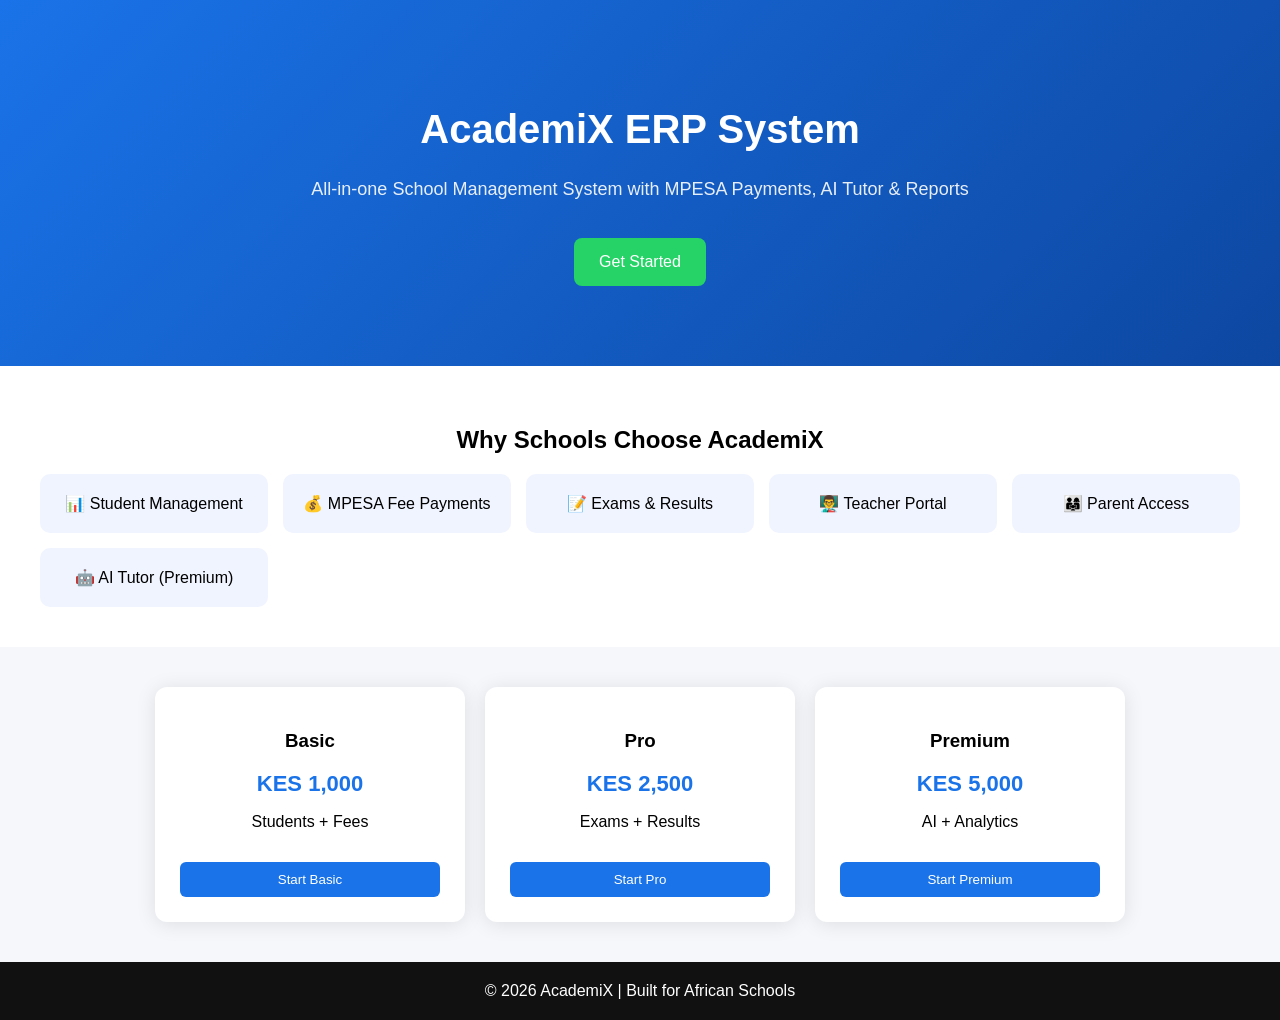
==== index.html @ 9fd07acb "Add files via upload" ====
<!DOCTYPE html>
<html lang="en">
<head>
<meta charset="UTF-8">
<meta name="viewport" content="width=device-width, initial-scale=1">

<title>AcademiX - School ERP System</title>

<style>

body {
    margin: 0;
    font-family: Arial;
    background: #f5f7fb;
}

/* HERO */
.hero {
    background: linear-gradient(135deg, #1a73e8, #0d47a1);
    color: white;
    text-align: center;
    padding: 80px 20px;
}

.hero h1 {
    font-size: 40px;
}

.hero p {
    font-size: 18px;
    opacity: 0.9;
}

/* CTA */
.cta-btn {
    background: #25d366;
    color: white;
    border: none;
    padding: 15px 25px;
    font-size: 16px;
    border-radius: 8px;
    margin-top: 20px;
    cursor: pointer;
}

/* PRICING */
.pricing {
    display: flex;
    justify-content: center;
    gap: 20px;
    flex-wrap: wrap;
    padding: 40px;
}

.plan {
    background: white;
    padding: 25px;
    border-radius: 12px;
    width: 260px;
    box-shadow: 0 2px 20px rgba(0,0,0,0.1);
    text-align: center;
}

.price {
    font-size: 22px;
    color: #1a73e8;
    font-weight: bold;
}

.plan button {
    background: #1a73e8;
    color: white;
    border: none;
    padding: 10px;
    width: 100%;
    margin-top: 15px;
    border-radius: 6px;
    cursor: pointer;
}

/* FEATURES */
.features {
    text-align: center;
    padding: 40px;
    background: white;
}

.features h2 {
    margin-bottom: 20px;
}

.feature-grid {
    display: grid;
    grid-template-columns: repeat(auto-fit, minmax(200px, 1fr));
    gap: 15px;
}

.feature {
    padding: 20px;
    background: #f0f4ff;
    border-radius: 10px;
}

/* FOOTER */
footer {
    text-align: center;
    padding: 20px;
    background: #111;
    color: white;
}

</style>

</head>

<body>

<!-- HERO -->
<div class="hero">
    <h1>AcademiX ERP System</h1>
    <p>All-in-one School Management System with MPESA Payments, AI Tutor & Reports</p>

    <button class="cta-btn" onclick="scrollToPricing()">
        Get Started
    </button>
</div>

<!-- FEATURES -->
<div class="features">
    <h2>Why Schools Choose AcademiX</h2>

    <div class="feature-grid">
        <div class="feature">📊 Student Management</div>
        <div class="feature">💰 MPESA Fee Payments</div>
        <div class="feature">📝 Exams & Results</div>
        <div class="feature">👨‍🏫 Teacher Portal</div>
        <div class="feature">👨‍👩‍👧 Parent Access</div>
        <div class="feature">🤖 AI Tutor (Premium)</div>
    </div>
</div>

<!-- PRICING -->
<div id="pricing" class="pricing">

    <div class="plan">
        <h3>Basic</h3>
        <div class="price">KES 1,000</div>
        <p>Students + Fees</p>
        <button onclick="buy(1000)">Start Basic</button>
    </div>

    <div class="plan">
        <h3>Pro</h3>
        <div class="price">KES 2,500</div>
        <p>Exams + Results</p>
        <button onclick="buy(2500)">Start Pro</button>
    </div>

    <div class="plan">
        <h3>Premium</h3>
        <div class="price">KES 5,000</div>
        <p>AI + Analytics</p>
        <button onclick="buy(5000)">Start Premium</button>
    </div>

</div>

<!-- FOOTER -->
<footer>
    © 2026 AcademiX | Built for African Schools
</footer>

<script>

const API = "https://academix-backend-pe8o.onrender.com/api";

// SCROLL TO PRICING
function scrollToPricing() {
    document.getElementById("pricing").scrollIntoView({
        behavior: "smooth"
    });
}

// BUY PLAN
function buy(amount) {

    let school_id = localStorage.getItem("school_id");

    if (!school_id) {
        alert("Create your school first");
        window.location.href = "register.html";
        return;
    }

    window.location.href =
        `payment.html?school_id=${school_id}&amount=${amount}`;
}

</script>

</body>
</html>
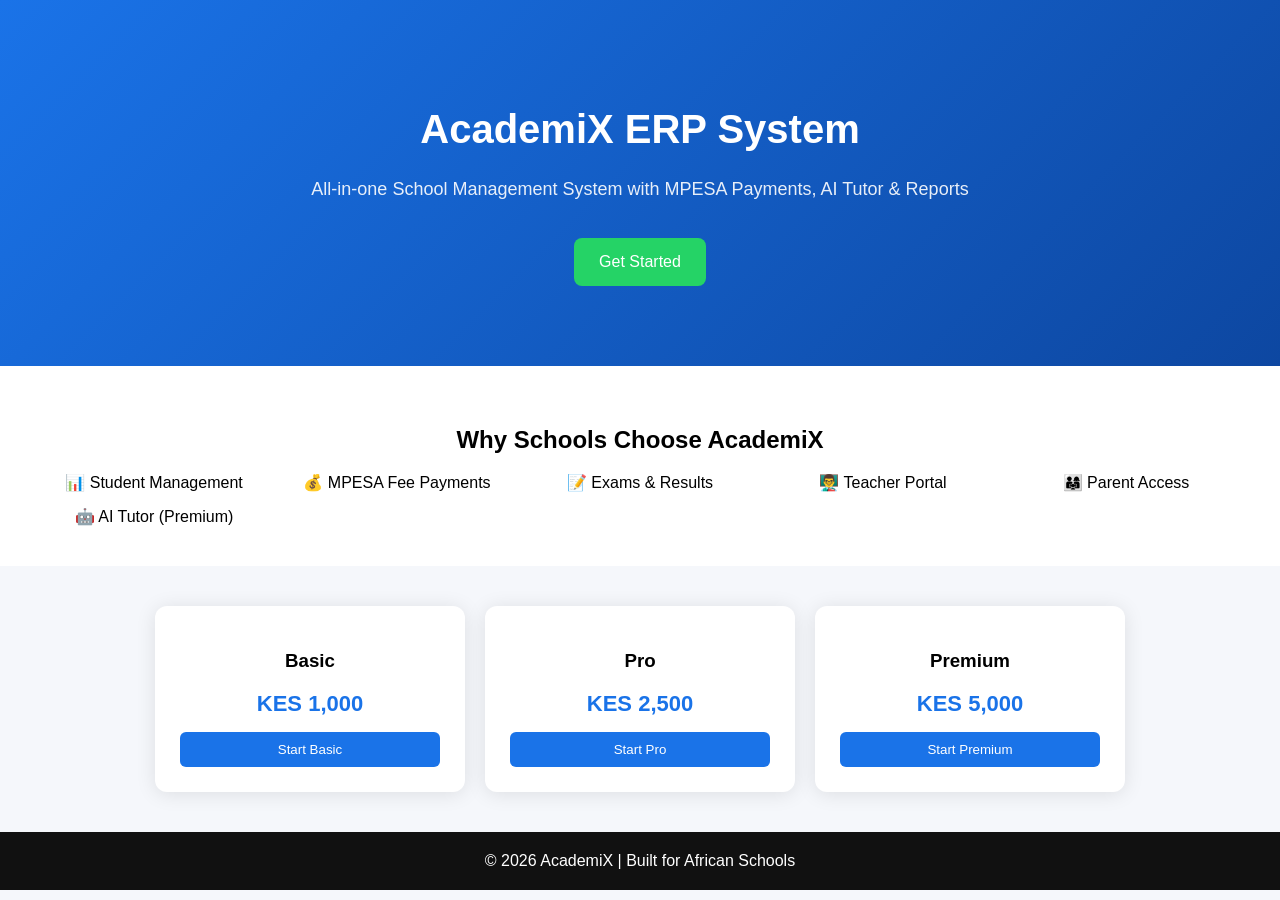
==== commit 973072d4: "Add files via upload" ====
--- a/index.html
+++ b/index.html
@@ -85,10 +85,6 @@
     background: white;
 }
 
-.features h2 {
-    margin-bottom: 20px;
-}
-
 .feature-grid {
     display: grid;
     grid-template-columns: repeat(auto-fit, minmax(200px, 1fr));
@@ -120,7 +116,8 @@
     <h1>AcademiX ERP System</h1>
     <p>All-in-one School Management System with MPESA Payments, AI Tutor & Reports</p>
 
-    <button class="cta-btn" onclick="scrollToPricing()">
+    <!-- FIXED BUTTON -->
+    <button class="cta-btn" onclick="startOnboarding()">
         Get Started
     </button>
 </div>
@@ -130,37 +127,34 @@
     <h2>Why Schools Choose AcademiX</h2>
 
     <div class="feature-grid">
-        <div class="feature">📊 Student Management</div>
-        <div class="feature">💰 MPESA Fee Payments</div>
-        <div class="feature">📝 Exams & Results</div>
-        <div class="feature">👨‍🏫 Teacher Portal</div>
-        <div class="feature">👨‍👩‍👧 Parent Access</div>
-        <div class="feature">🤖 AI Tutor (Premium)</div>
+        <div>📊 Student Management</div>
+        <div>💰 MPESA Fee Payments</div>
+        <div>📝 Exams & Results</div>
+        <div>👨‍🏫 Teacher Portal</div>
+        <div>👨‍👩‍👧 Parent Access</div>
+        <div>🤖 AI Tutor (Premium)</div>
     </div>
 </div>
 
 <!-- PRICING -->
-<div id="pricing" class="pricing">
+<div class="pricing">
 
     <div class="plan">
         <h3>Basic</h3>
         <div class="price">KES 1,000</div>
-        <p>Students + Fees</p>
-        <button onclick="buy(1000)">Start Basic</button>
+        <button onclick="goPlan(1000)">Start Basic</button>
     </div>
 
     <div class="plan">
         <h3>Pro</h3>
         <div class="price">KES 2,500</div>
-        <p>Exams + Results</p>
-        <button onclick="buy(2500)">Start Pro</button>
+        <button onclick="goPlan(2500)">Start Pro</button>
     </div>
 
     <div class="plan">
         <h3>Premium</h3>
         <div class="price">KES 5,000</div>
-        <p>AI + Analytics</p>
-        <button onclick="buy(5000)">Start Premium</button>
+        <button onclick="goPlan(5000)">Start Premium</button>
     </div>
 
 </div>
@@ -174,26 +168,28 @@
 
 const API = "https://academix-backend-pe8o.onrender.com/api";
 
-// SCROLL TO PRICING
-function scrollToPricing() {
-    document.getElementById("pricing").scrollIntoView({
-        behavior: "smooth"
-    });
+/* ===============================
+   GET STARTED FLOW (FIXED)
+================================= */
+function startOnboarding() {
+    window.location.href = "school-register.html";
 }
 
-// BUY PLAN
-function buy(amount) {
+/* ===============================
+   PLAN BUTTON FLOW
+================================= */
+function goPlan(amount) {
 
-    let school_id = localStorage.getItem("school_id");
+    const school_id = localStorage.getItem("school_id");
 
     if (!school_id) {
-        alert("Create your school first");
-        window.location.href = "register.html";
+        // FORCE REGISTRATION FIRST
+        window.location.href = "school-register.html?amount=" + amount;
         return;
     }
 
     window.location.href =
-        `payment.html?school_id=${school_id}&amount=${amount}`;
+        "payment.html?school_id=" + school_id + "&amount=" + amount;
 }
 
 </script>
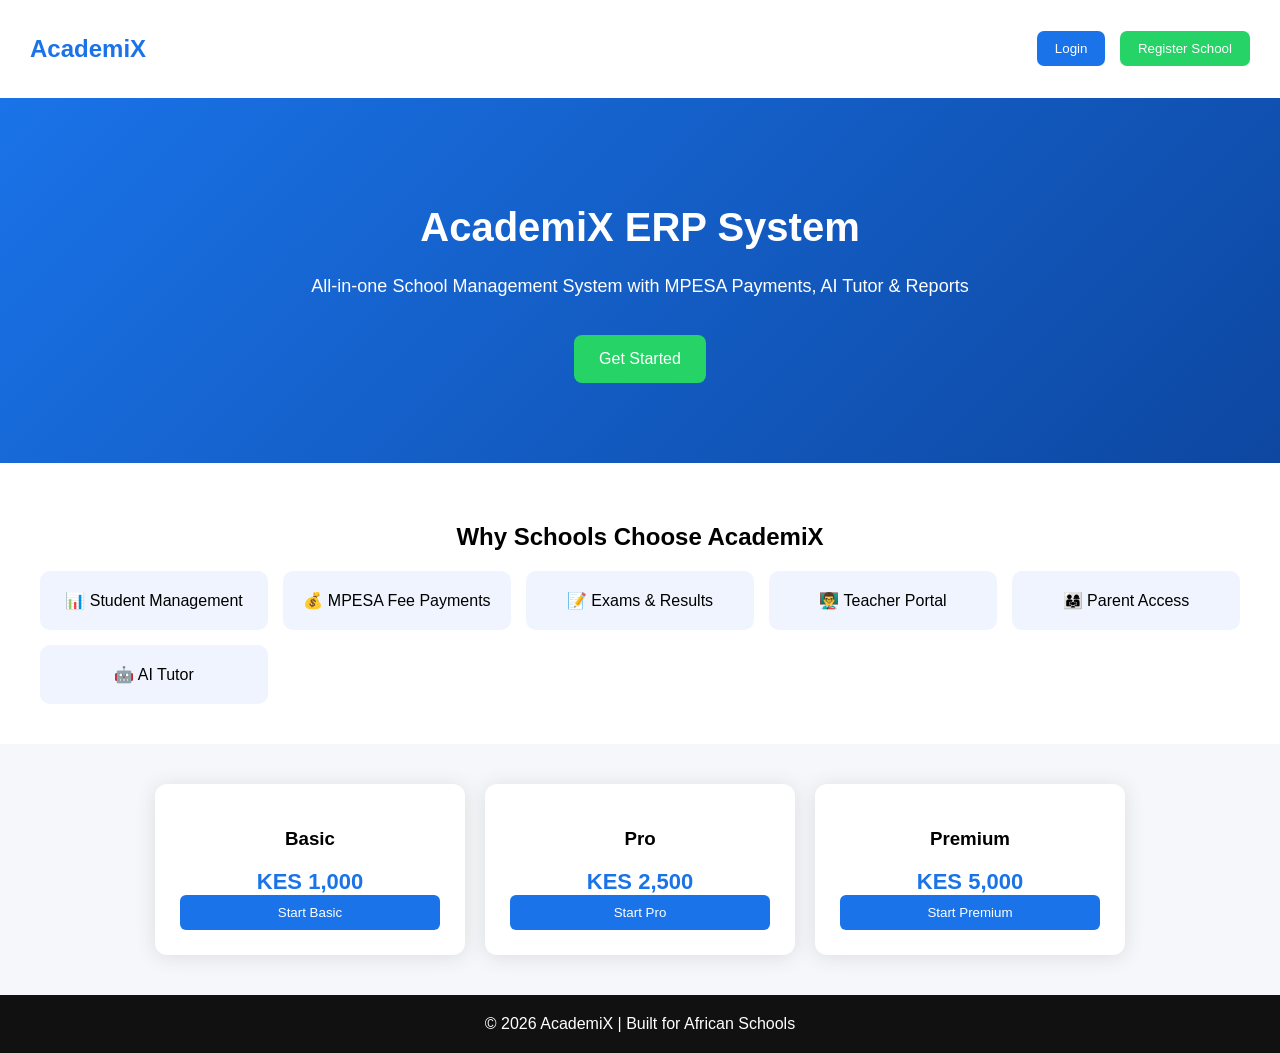
==== commit df2dbab2: "Add files via upload" ====
--- a/index.html
+++ b/index.html
@@ -1,198 +1,563 @@
-<!DOCTYPE html>
-<html lang="en">
-<head>
-<meta charset="UTF-8">
-<meta name="viewport" content="width=device-width, initial-scale=1">
-
-<title>AcademiX - School ERP System</title>
-
-<style>
-
-body {
-    margin: 0;
-    font-family: Arial;
-    background: #f5f7fb;
-}
-
-/* HERO */
-.hero {
-    background: linear-gradient(135deg, #1a73e8, #0d47a1);
-    color: white;
-    text-align: center;
-    padding: 80px 20px;
-}
-
-.hero h1 {
-    font-size: 40px;
-}
-
-.hero p {
-    font-size: 18px;
-    opacity: 0.9;
-}
-
-/* CTA */
-.cta-btn {
-    background: #25d366;
-    color: white;
-    border: none;
-    padding: 15px 25px;
-    font-size: 16px;
-    border-radius: 8px;
-    margin-top: 20px;
-    cursor: pointer;
-}
-
-/* PRICING */
-.pricing {
-    display: flex;
-    justify-content: center;
-    gap: 20px;
-    flex-wrap: wrap;
-    padding: 40px;
-}
-
-.plan {
-    background: white;
-    padding: 25px;
-    border-radius: 12px;
-    width: 260px;
-    box-shadow: 0 2px 20px rgba(0,0,0,0.1);
-    text-align: center;
-}
-
-.price {
-    font-size: 22px;
-    color: #1a73e8;
-    font-weight: bold;
-}
-
-.plan button {
-    background: #1a73e8;
-    color: white;
-    border: none;
-    padding: 10px;
-    width: 100%;
-    margin-top: 15px;
-    border-radius: 6px;
-    cursor: pointer;
-}
-
-/* FEATURES */
-.features {
-    text-align: center;
-    padding: 40px;
-    background: white;
-}
-
-.feature-grid {
-    display: grid;
-    grid-template-columns: repeat(auto-fit, minmax(200px, 1fr));
-    gap: 15px;
-}
-
-.feature {
-    padding: 20px;
-    background: #f0f4ff;
-    border-radius: 10px;
-}
-
-/* FOOTER */
-footer {
-    text-align: center;
-    padding: 20px;
-    background: #111;
-    color: white;
-}
-
-</style>
-
-</head>
-
-<body>
-
-<!-- HERO -->
-<div class="hero">
-    <h1>AcademiX ERP System</h1>
-    <p>All-in-one School Management System with MPESA Payments, AI Tutor & Reports</p>
-
-    <!-- FIXED BUTTON -->
-    <button class="cta-btn" onclick="startOnboarding()">
-        Get Started
-    </button>
-</div>
-
-<!-- FEATURES -->
-<div class="features">
-    <h2>Why Schools Choose AcademiX</h2>
-
-    <div class="feature-grid">
-        <div>📊 Student Management</div>
-        <div>💰 MPESA Fee Payments</div>
-        <div>📝 Exams & Results</div>
-        <div>👨‍🏫 Teacher Portal</div>
-        <div>👨‍👩‍👧 Parent Access</div>
-        <div>🤖 AI Tutor (Premium)</div>
-    </div>
-</div>
-
-<!-- PRICING -->
-<div class="pricing">
-
-    <div class="plan">
-        <h3>Basic</h3>
-        <div class="price">KES 1,000</div>
-        <button onclick="goPlan(1000)">Start Basic</button>
-    </div>
-
-    <div class="plan">
-        <h3>Pro</h3>
-        <div class="price">KES 2,500</div>
-        <button onclick="goPlan(2500)">Start Pro</button>
-    </div>
-
-    <div class="plan">
-        <h3>Premium</h3>
-        <div class="price">KES 5,000</div>
-        <button onclick="goPlan(5000)">Start Premium</button>
-    </div>
-
-</div>
-
-<!-- FOOTER -->
-<footer>
-    © 2026 AcademiX | Built for African Schools
-</footer>
-
-<script>
-
-const API = "https://academix-backend-pe8o.onrender.com/api";
-
-/* ===============================
-   GET STARTED FLOW (FIXED)
-================================= */
-function startOnboarding() {
-    window.location.href = "school-register.html";
-}
-
-/* ===============================
-   PLAN BUTTON FLOW
-================================= */
-function goPlan(amount) {
-
-    const school_id = localStorage.getItem("school_id");
-
-    if (!school_id) {
-        // FORCE REGISTRATION FIRST
-        window.location.href = "school-register.html?amount=" + amount;
-        return;
-    }
-
-    window.location.href =
-        "payment.html?school_id=" + school_id + "&amount=" + amount;
-}
-
-</script>
-
-</body>
+<!DOCTYPE html>
+<html lang="en">
+
+<head>
+
+<meta charset="UTF-8">
+<meta name="viewport" content="width=device-width, initial-scale=1">
+
+<title>AcademiX - School ERP System</title>
+
+
+<style>
+
+body{
+margin:0;
+font-family:Arial;
+background:#f5f7fb;
+}
+
+
+/* NAV */
+
+.nav{
+
+background:white;
+padding:15px 30px;
+display:flex;
+justify-content:space-between;
+align-items:center;
+box-shadow:0 2px 10px #ddd;
+
+}
+
+.nav h2{
+color:#1a73e8;
+}
+
+
+.nav button{
+
+border:none;
+padding:10px 18px;
+border-radius:7px;
+cursor:pointer;
+color:white;
+margin-left:10px;
+
+}
+
+
+
+.login{
+
+background:#1a73e8;
+
+}
+
+
+
+.register{
+
+background:#25d366;
+
+}
+
+
+
+
+/* HERO */
+
+.hero{
+
+background:linear-gradient(
+135deg,
+#1a73e8,
+#0d47a1
+);
+
+color:white;
+text-align:center;
+padding:80px 20px;
+
+}
+
+
+.hero h1{
+font-size:40px;
+}
+
+
+.hero p{
+font-size:18px;
+}
+
+
+
+
+.cta-btn{
+
+background:#25d366;
+color:white;
+border:none;
+padding:15px 25px;
+font-size:16px;
+border-radius:8px;
+margin-top:20px;
+cursor:pointer;
+
+}
+
+
+
+
+
+/* FEATURES */
+
+
+.features{
+
+padding:40px;
+text-align:center;
+background:white;
+
+}
+
+
+
+.feature-grid{
+
+display:grid;
+grid-template-columns:
+repeat(auto-fit,minmax(200px,1fr));
+gap:15px;
+
+}
+
+
+.feature{
+
+padding:20px;
+background:#f0f4ff;
+border-radius:10px;
+
+}
+
+
+
+
+
+
+/* PRICING */
+
+
+.pricing{
+
+display:flex;
+justify-content:center;
+gap:20px;
+flex-wrap:wrap;
+padding:40px;
+
+}
+
+
+
+.plan{
+
+background:white;
+width:260px;
+padding:25px;
+border-radius:12px;
+text-align:center;
+box-shadow:0 2px 20px #ddd;
+
+}
+
+
+
+.price{
+
+font-size:22px;
+color:#1a73e8;
+font-weight:bold;
+
+}
+
+
+
+.plan button{
+
+background:#1a73e8;
+color:white;
+border:none;
+padding:10px;
+width:100%;
+border-radius:6px;
+cursor:pointer;
+
+}
+
+
+
+
+
+footer{
+
+background:#111;
+color:white;
+padding:20px;
+text-align:center;
+
+}
+
+</style>
+
+
+</head>
+
+
+<body>
+
+
+
+<!-- NAVBAR -->
+
+<div class="nav">
+
+
+<h2>AcademiX</h2>
+
+
+<div>
+
+
+<button class="login"
+onclick="login()">
+
+Login
+
+</button>
+
+
+
+<button class="register"
+onclick="registerSchool()">
+
+Register School
+
+</button>
+
+
+</div>
+
+
+</div>
+
+
+
+
+
+
+<!-- HERO -->
+
+
+<div class="hero">
+
+
+<h1>
+AcademiX ERP System
+</h1>
+
+
+<p>
+All-in-one School Management System with MPESA Payments, AI Tutor & Reports
+</p>
+
+
+
+<button
+class="cta-btn"
+onclick="registerSchool()">
+
+Get Started
+
+</button>
+
+
+
+</div>
+
+
+
+
+
+
+
+<!-- FEATURES -->
+
+
+<div class="features">
+
+
+<h2>
+Why Schools Choose AcademiX
+</h2>
+
+
+
+<div class="feature-grid">
+
+
+<div class="feature">
+📊 Student Management
+</div>
+
+
+<div class="feature">
+💰 MPESA Fee Payments
+</div>
+
+
+<div class="feature">
+📝 Exams & Results
+</div>
+
+
+<div class="feature">
+👨‍🏫 Teacher Portal
+</div>
+
+
+<div class="feature">
+👨‍👩‍👧 Parent Access
+</div>
+
+
+<div class="feature">
+🤖 AI Tutor
+</div>
+
+
+
+</div>
+
+
+</div>
+
+
+
+
+
+
+
+<!-- PRICING -->
+
+
+<div class="pricing">
+
+
+
+<div class="plan">
+
+<h3>Basic</h3>
+
+<div class="price">
+KES 1,000
+</div>
+
+
+<button onclick="goPlan(1000)">
+Start Basic
+</button>
+
+
+</div>
+
+
+
+
+
+<div class="plan">
+
+<h3>Pro</h3>
+
+<div class="price">
+KES 2,500
+</div>
+
+
+<button onclick="goPlan(2500)">
+Start Pro
+</button>
+
+
+</div>
+
+
+
+
+
+<div class="plan">
+
+<h3>Premium</h3>
+
+<div class="price">
+KES 5,000
+</div>
+
+
+<button onclick="goPlan(5000)">
+Start Premium
+</button>
+
+
+</div>
+
+
+
+</div>
+
+
+
+
+
+
+
+<footer>
+
+© 2026 AcademiX | Built for African Schools
+
+</footer>
+
+
+
+
+
+
+
+<script>
+
+
+const API =
+"https://academix-backend-pe8o.onrender.com/api";
+
+
+
+
+// ===============================
+// LOGIN
+// ===============================
+
+function login(){
+
+window.location.href =
+"login.html";
+
+}
+
+
+
+
+
+// ===============================
+// REGISTER SCHOOL
+// ===============================
+
+function registerSchool(){
+
+window.location.href =
+"school-register.html";
+
+}
+
+
+
+
+
+// ===============================
+// PLANS
+// ===============================
+
+function goPlan(amount){
+
+
+const token =
+localStorage.getItem("token");
+
+
+
+if(token){
+
+window.location.href =
+"payment.html?amount="+amount;
+
+}
+
+else{
+
+
+window.location.href =
+"school-register.html?amount="+amount;
+
+
+}
+
+
+}
+
+
+
+
+
+
+// ===============================
+// LOGGED USER
+// ===============================
+
+
+window.onload=function(){
+
+
+const token =
+localStorage.getItem("token");
+
+
+if(token){
+
+
+const btn =
+document.querySelector(".cta-btn");
+
+
+if(btn){
+
+
+btn.innerText =
+"Open Dashboard";
+
+
+btn.onclick=function(){
+
+window.location.href="admin.html";
+
+}
+
+
+}
+
+
+}
+
+
+}
+
+
+
+</script>
+
+
+
+</body>
+
 </html>
